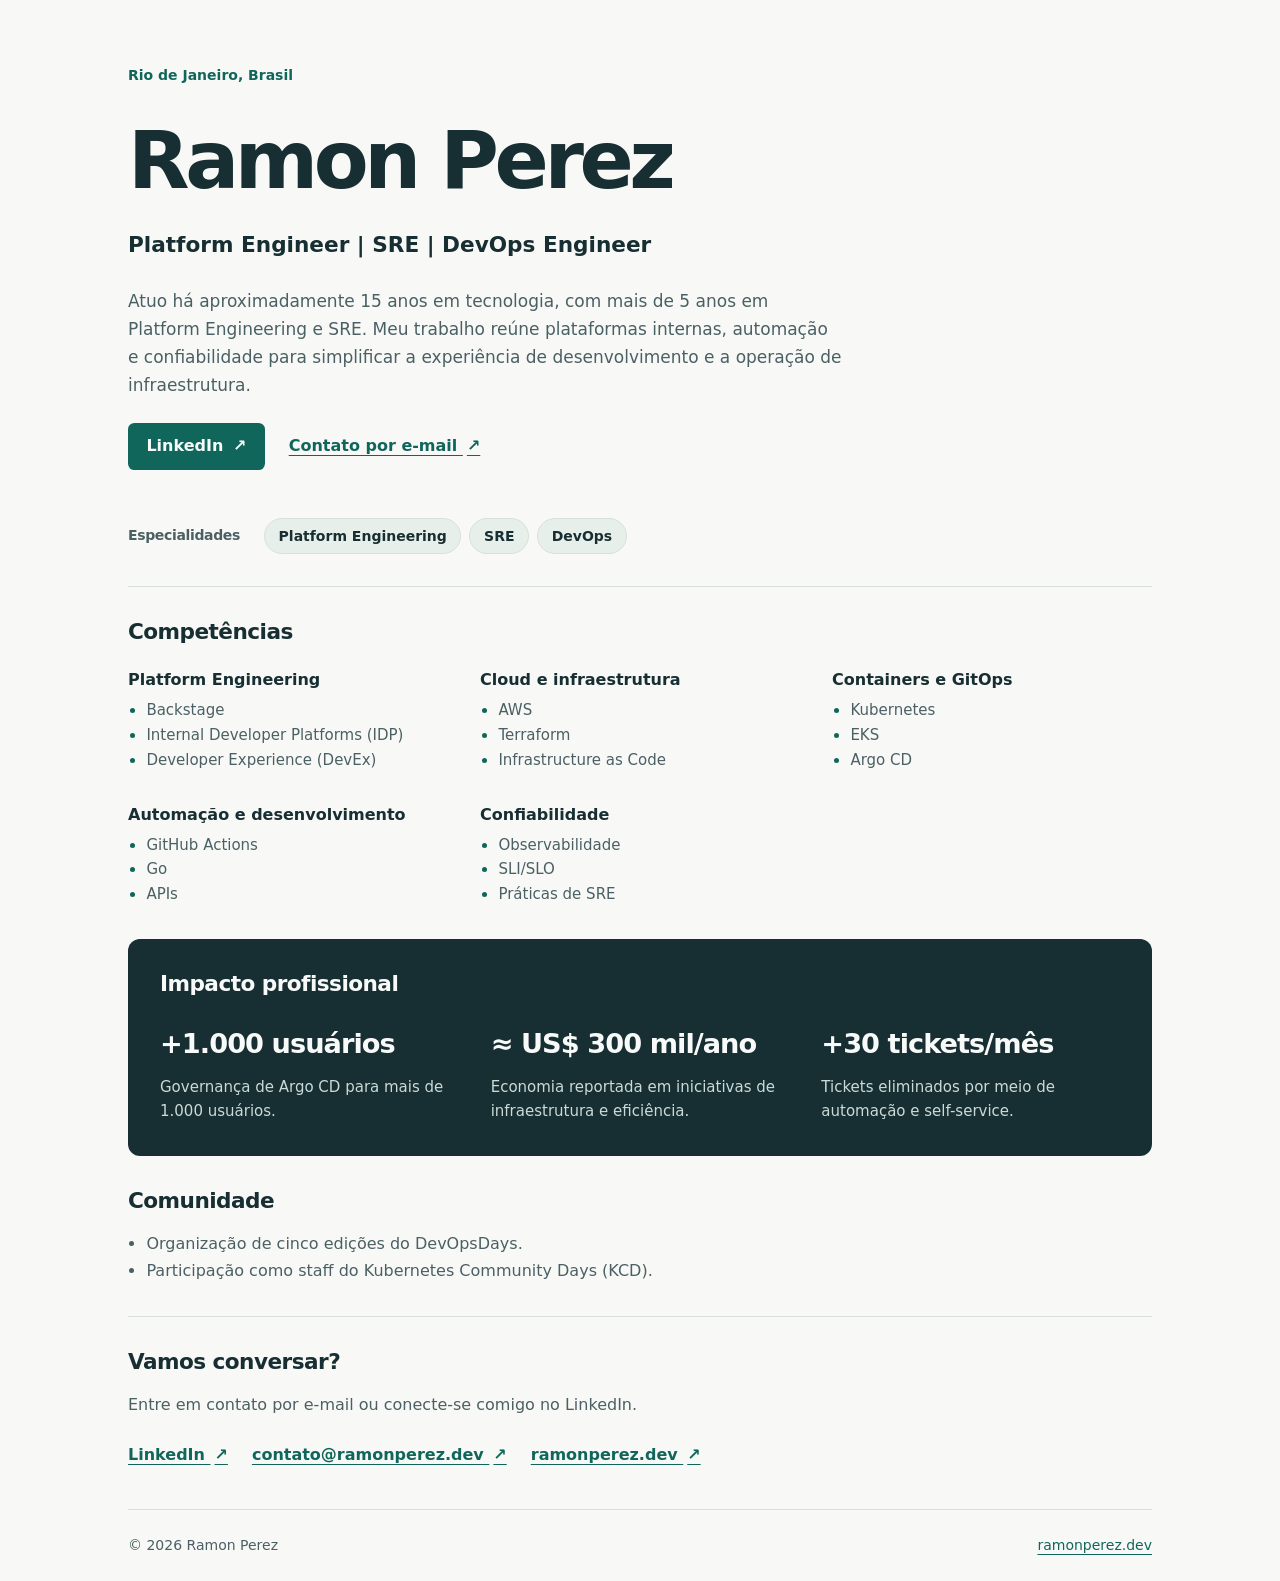
==== index.html @ 885e8de6 "Implementar landing page estática com YAML e gerador validado Co-authored-by: ramonrrp <53453331+ram" ====
<!DOCTYPE html>
<html lang="pt-BR">
<head>
  <meta charset="utf-8">
  <meta name="viewport" content="width=device-width, initial-scale=1">
  <title>Ramon Perez — Platform Engineer | SRE | DevOps Engineer</title>
  <meta name="description" content="Ramon Perez, profissional de Platform Engineering, SRE e DevOps no Rio de Janeiro. Plataformas internas, automação e confiabilidade.">
  <meta property="og:type" content="website">
  <meta property="og:title" content="Ramon Perez — Platform Engineer | SRE | DevOps Engineer">
  <meta property="og:description" content="Ramon Perez, profissional de Platform Engineering, SRE e DevOps no Rio de Janeiro. Plataformas internas, automação e confiabilidade.">
  <link rel="canonical" href="https://ramonperez.dev">
  <meta property="og:url" content="https://ramonperez.dev">
  <link rel="stylesheet" href="style.css">
</head>
<body>
  <a class="skip-link" href="#conteudo">Ir para o conteúdo</a>
  <main id="conteudo" class="container">
    <section class="intro" aria-labelledby="nome">
      <p class="eyebrow">Rio de Janeiro, Brasil</p>
      <h1 id="nome">Ramon Perez</h1>
      <p class="professional-title">Platform Engineer | SRE | DevOps Engineer</p>
      <p class="summary">Atuo há aproximadamente 15 anos em tecnologia, com mais de 5 anos em Platform Engineering e SRE. Meu trabalho reúne plataformas internas, automação e confiabilidade para simplificar a experiência de desenvolvimento e a operação de infraestrutura.</p>
      <div class="links intro-links">
        <a class="button" href="https://www.linkedin.com/in/ramonrrp">LinkedIn <span aria-hidden="true">↗</span></a>
        <a href="mailto:contato@ramonperez.dev">Contato por e-mail <span aria-hidden="true">↗</span></a>
      </div>
    </section>

    <section class="specialties" aria-labelledby="especialidades">
      <h2 id="especialidades">Especialidades</h2>
      <ul class="tags">
        <li>Platform Engineering</li>
        <li>SRE</li>
        <li>DevOps</li>
      </ul>
    </section>

    <section class="section" aria-labelledby="competencias">
      <h2 id="competencias">Competências</h2>
      <div class="skills-grid">
        <div class="skill-group">
          <h3>Platform Engineering</h3>
          <ul>
            <li>Backstage</li>
            <li>Internal Developer Platforms (IDP)</li>
            <li>Developer Experience (DevEx)</li>
          </ul>
        </div>
        <div class="skill-group">
          <h3>Cloud e infraestrutura</h3>
          <ul>
            <li>AWS</li>
            <li>Terraform</li>
            <li>Infrastructure as Code</li>
          </ul>
        </div>
        <div class="skill-group">
          <h3>Containers e GitOps</h3>
          <ul>
            <li>Kubernetes</li>
            <li>EKS</li>
            <li>Argo CD</li>
          </ul>
        </div>
        <div class="skill-group">
          <h3>Automação e desenvolvimento</h3>
          <ul>
            <li>GitHub Actions</li>
            <li>Go</li>
            <li>APIs</li>
          </ul>
        </div>
        <div class="skill-group">
          <h3>Confiabilidade</h3>
          <ul>
            <li>Observabilidade</li>
            <li>SLI/SLO</li>
            <li>Práticas de SRE</li>
          </ul>
        </div>
      </div>
    </section>

    <section class="impact section" aria-labelledby="impacto">
      <h2 id="impacto">Impacto profissional</h2>
      <dl class="impact-grid">
        <div>
          <dt>+1.000 usuários</dt>
          <dd>Governança de Argo CD para mais de 1.000 usuários.</dd>
        </div>
        <div>
          <dt>≈ US$ 300 mil/ano</dt>
          <dd>Economia reportada em iniciativas de infraestrutura e eficiência.</dd>
        </div>
        <div>
          <dt>+30 tickets/mês</dt>
          <dd>Tickets eliminados por meio de automação e self-service.</dd>
        </div>
      </dl>
    </section>

    <section class="section community" aria-labelledby="comunidade">
      <h2 id="comunidade">Comunidade</h2>
      <ul>
        <li>Organização de cinco edições do DevOpsDays.</li>
        <li>Participação como staff do Kubernetes Community Days (KCD).</li>
      </ul>
    </section>

    <section class="section contact" aria-labelledby="contato">
      <h2 id="contato">Vamos conversar?</h2>
      <p>Entre em contato por e-mail ou conecte-se comigo no LinkedIn.</p>
      <ul class="links">
        <li><a href="https://www.linkedin.com/in/ramonrrp">LinkedIn <span aria-hidden="true">↗</span></a></li>
        <li><a href="mailto:contato@ramonperez.dev">contato@ramonperez.dev <span aria-hidden="true">↗</span></a></li>
        <li><a href="https://ramonperez.dev">ramonperez.dev <span aria-hidden="true">↗</span></a></li>
      </ul>
    </section>
    <footer>
      <p>© 2026 Ramon Perez</p>
      <a href="https://ramonperez.dev">ramonperez.dev</a>
    </footer>
  </main>
</body>
</html>
---- style.css ----
:root {
  color-scheme: light;
  --color-background: #f8f9f6;
  --color-surface: #ffffff;
  --color-text: #172e32;
  --color-muted: #4b6064;
  --color-accent: #11665c;
  --color-border: #d7e0da;
  --color-soft: #e7efea;
  --color-inverse: #f8faf9;
  --font-body: system-ui, -apple-system, BlinkMacSystemFont, "Segoe UI", sans-serif;
  --space-1: 0.5rem;
  --space-2: 1rem;
  --space-3: 1.5rem;
  --space-4: 2rem;
  --space-5: 3rem;
  --space-6: 4rem;
}

* { box-sizing: border-box; }

body {
  margin: 0;
  background: var(--color-background);
  color: var(--color-text);
  font-family: var(--font-body);
  line-height: 1.65;
  overflow-wrap: anywhere;
}

a {
  color: var(--color-accent);
  text-underline-offset: 0.25em;
  text-decoration-thickness: 0.08em;
}

a:hover { text-decoration-thickness: 0.15em; }

a:focus-visible {
  outline: 3px solid var(--color-accent);
  outline-offset: 5px;
  border-radius: 2px;
}

.container {
  width: min(100% - 3rem, 64rem);
  margin-inline: auto;
}

.skip-link {
  position: absolute;
  top: var(--space-2);
  left: var(--space-2);
  padding: var(--space-1) var(--space-2);
  background: var(--color-surface);
  transform: translateY(-200%);
}

.skip-link:focus { transform: translateY(0); }

h1, h2, h3, p, ul, dl, dd { margin: 0; }

h1, h2, h3 { line-height: 1.25; }

h1 {
  font-size: clamp(2.8rem, 8vw, 5rem);
  letter-spacing: -0.055em;
  font-weight: 750;
}

h2 { font-size: 1.35rem; letter-spacing: -0.025em; }
h3 { font-size: 1rem; }

.intro { padding-block: var(--space-6) var(--space-5); }

.eyebrow {
  margin-bottom: var(--space-3);
  color: var(--color-accent);
  font-size: 0.875rem;
  font-weight: 650;
}

.professional-title {
  margin-top: var(--space-2);
  font-size: clamp(1.05rem, 3vw, 1.35rem);
  font-weight: 550;
}

.summary {
  max-width: 66ch;
  margin-block: var(--space-3);
  color: var(--color-muted);
  font-size: 1.0625rem;
}

.links {
  display: flex;
  flex-wrap: wrap;
  align-items: center;
  gap: var(--space-2) var(--space-3);
  padding: 0;
  list-style: none;
}

.links a {
  display: inline-block;
  padding-block: var(--space-1);
  font-weight: 600;
}

.intro-links .button {
  padding: 0.65rem 1.15rem;
  border-radius: 0.4rem;
  color: var(--color-inverse);
  background: var(--color-accent);
  text-decoration: none;
}

.button:hover { background: var(--color-text); }
.links span { margin-left: 0.25em; }

.specialties {
  display: flex;
  flex-wrap: wrap;
  align-items: center;
  gap: var(--space-3);
  padding-bottom: var(--space-4);
}

.specialties h2 { font-size: 0.875rem; color: var(--color-muted); }

.tags {
  display: flex;
  flex-wrap: wrap;
  gap: var(--space-1);
  padding: 0;
  list-style: none;
}

.tags li {
  border: 1px solid var(--color-border);
  border-radius: 2rem;
  padding: 0.35rem 0.85rem;
  background: var(--color-soft);
  font-size: 0.875rem;
  font-weight: 550;
}

.section {
  border-top: 1px solid var(--color-border);
  padding-block: var(--space-4);
}

.skills-grid {
  display: grid;
  grid-template-columns: repeat(3, minmax(0, 1fr));
  gap: var(--space-4);
  margin-top: var(--space-3);
}

.skill-group ul {
  margin-top: var(--space-1);
  padding-left: 1.15rem;
  color: var(--color-muted);
  font-size: 0.9375rem;
}

.skill-group li::marker { color: var(--color-accent); }

.impact {
  padding: var(--space-4);
  border: none;
  border-radius: 0.75rem;
  background: var(--color-text);
  color: var(--color-inverse);
}

.impact-grid {
  display: grid;
  grid-template-columns: repeat(3, minmax(0, 1fr));
  gap: var(--space-4);
  margin-top: var(--space-3);
}

.impact dt {
  font-size: clamp(1.35rem, 2.5vw, 1.7rem);
  font-weight: 700;
  letter-spacing: -0.035em;
}

.impact dd { margin-top: var(--space-1); color: #cbdad6; font-size: 0.9375rem; }
.community { border-top: none; }
.community ul { margin-top: var(--space-2); padding-left: 1.15rem; color: var(--color-muted); }
.contact p { margin-top: var(--space-2); color: var(--color-muted); }
.contact .links { margin-top: var(--space-2); }

footer {
  display: flex;
  flex-wrap: wrap;
  justify-content: space-between;
  gap: var(--space-2);
  padding-block: var(--space-3);
  border-top: 1px solid var(--color-border);
  color: var(--color-muted);
  font-size: 0.875rem;
}

@media (max-width: 48rem) {
  .skills-grid { grid-template-columns: repeat(2, minmax(0, 1fr)); }
  .impact-grid { grid-template-columns: 1fr; gap: var(--space-3); }
}

@media (max-width: 30rem) {
  .container { width: calc(100% - 2rem); }
  .intro { padding-top: var(--space-5); }
  .skills-grid { grid-template-columns: 1fr; gap: var(--space-3); }
  .impact { padding: var(--space-3); }
}
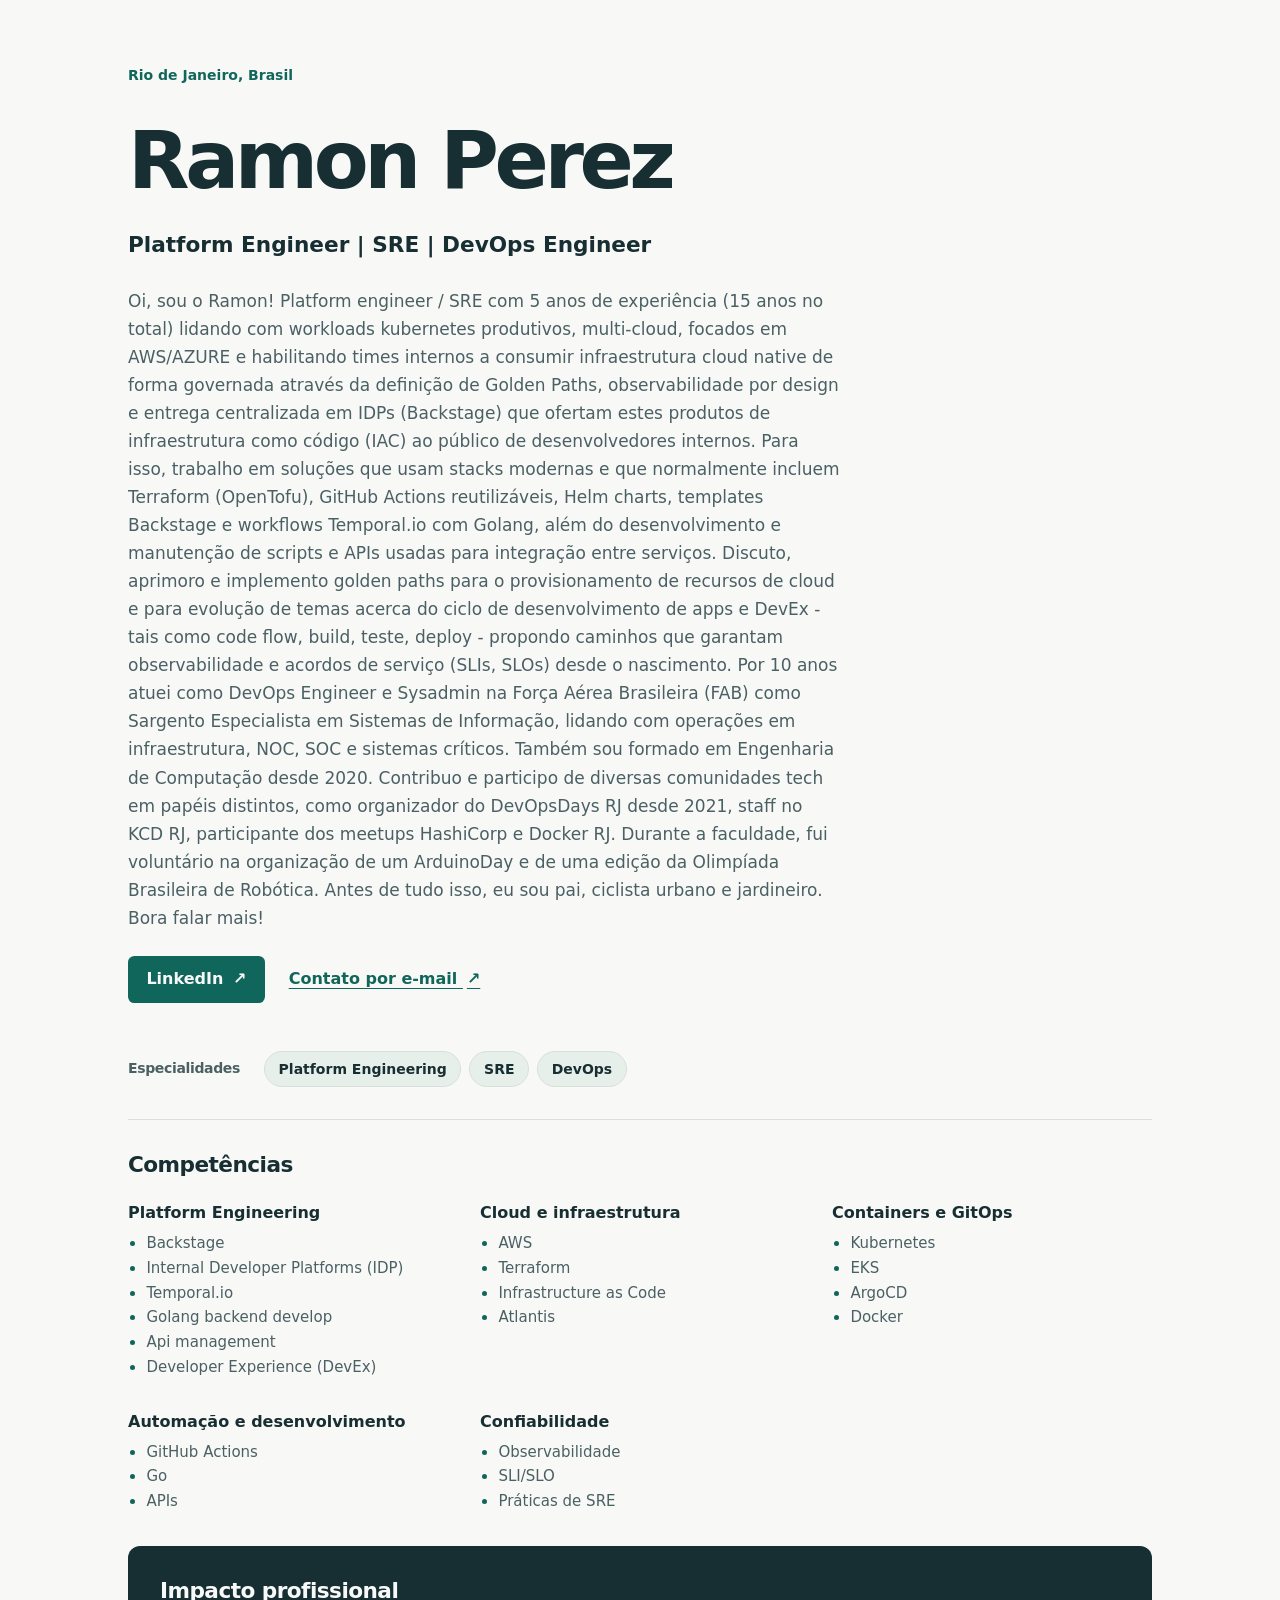
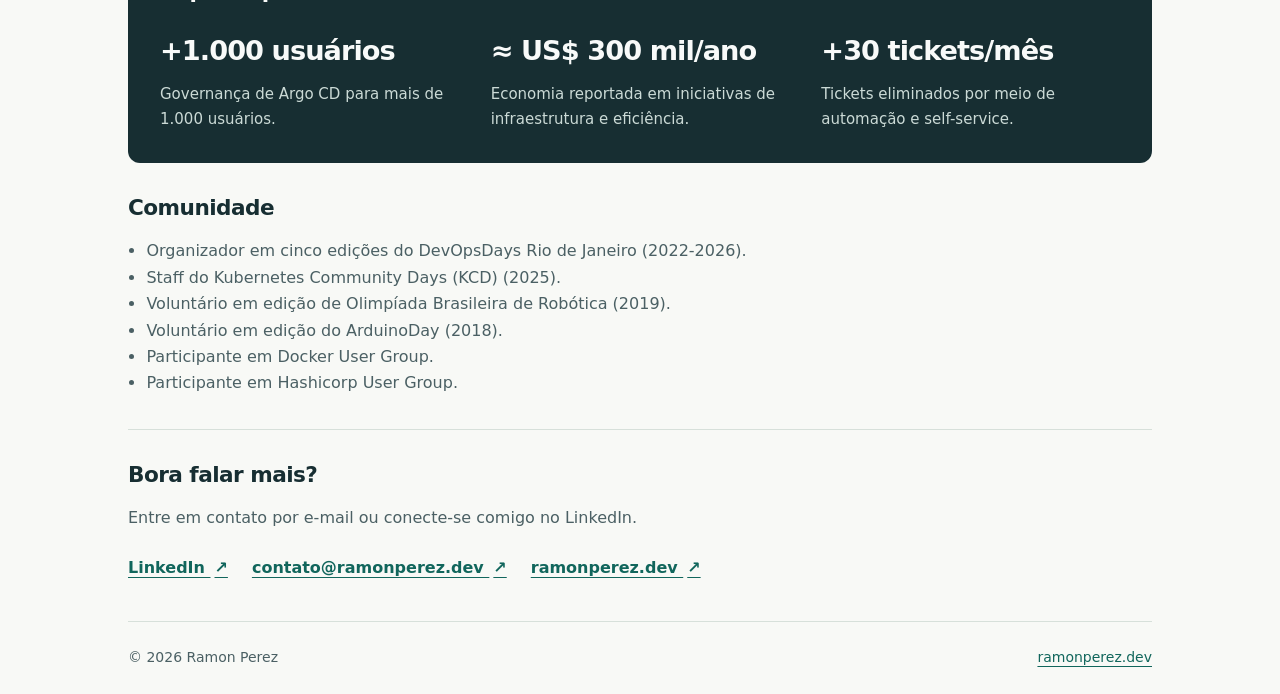
==== commit 292e3679: "Regenerate landing page from profile Co-authored-by: ramonrrp <53453331+ramonrrp@users.noreply.githu" ====
--- a/index.html
+++ b/index.html
@@ -19,7 +19,7 @@
       <p class="eyebrow">Rio de Janeiro, Brasil</p>
       <h1 id="nome">Ramon Perez</h1>
       <p class="professional-title">Platform Engineer | SRE | DevOps Engineer</p>
-      <p class="summary">Atuo há aproximadamente 15 anos em tecnologia, com mais de 5 anos em Platform Engineering e SRE. Meu trabalho reúne plataformas internas, automação e confiabilidade para simplificar a experiência de desenvolvimento e a operação de infraestrutura.</p>
+      <p class="summary">Oi, sou o Ramon! Platform engineer / SRE com 5 anos de experiência (15 anos no total) lidando com workloads kubernetes produtivos, multi-cloud, focados em AWS/AZURE e habilitando times internos a consumir infraestrutura cloud native de forma governada através da definição de Golden Paths, observabilidade por design e entrega centralizada em IDPs (Backstage) que ofertam estes produtos de infraestrutura como código (IAC) ao público de desenvolvedores internos. Para isso, trabalho em soluções que usam stacks modernas e que normalmente incluem Terraform (OpenTofu), GitHub Actions reutilizáveis, Helm charts, templates Backstage e workflows Temporal.io com Golang, além do desenvolvimento e manutenção de scripts e APIs usadas para integração entre serviços. Discuto, aprimoro e implemento golden paths para o provisionamento de recursos de cloud e para evolução de temas acerca do ciclo de desenvolvimento de apps e DevEx - tais como code flow, build, teste, deploy - propondo caminhos que garantam observabilidade e acordos de serviço (SLIs, SLOs) desde o nascimento.  Por 10 anos atuei como DevOps Engineer e Sysadmin na Força Aérea Brasileira (FAB) como Sargento Especialista em Sistemas de Informação, lidando com operações em infraestrutura, NOC, SOC e sistemas críticos. Também sou formado em Engenharia de Computação desde 2020.  Contribuo e participo de diversas comunidades tech em papéis distintos, como organizador do DevOpsDays RJ desde 2021, staff no KCD RJ, participante dos meetups HashiCorp e Docker RJ. Durante a faculdade, fui voluntário na organização de um ArduinoDay e de uma edição da Olimpíada Brasileira de Robótica. Antes de tudo isso, eu sou pai, ciclista urbano e jardineiro. Bora falar mais!</p>
       <div class="links intro-links">
         <a class="button" href="https://www.linkedin.com/in/ramonrrp">LinkedIn <span aria-hidden="true">↗</span></a>
         <a href="mailto:contato@ramonperez.dev">Contato por e-mail <span aria-hidden="true">↗</span></a>
@@ -43,6 +43,9 @@
           <ul>
             <li>Backstage</li>
             <li>Internal Developer Platforms (IDP)</li>
+            <li>Temporal.io</li>
+            <li>Golang backend develop</li>
+            <li>Api management</li>
             <li>Developer Experience (DevEx)</li>
           </ul>
         </div>
@@ -52,6 +55,7 @@
             <li>AWS</li>
             <li>Terraform</li>
             <li>Infrastructure as Code</li>
+            <li>Atlantis</li>
           </ul>
         </div>
         <div class="skill-group">
@@ -59,7 +63,8 @@
           <ul>
             <li>Kubernetes</li>
             <li>EKS</li>
-            <li>Argo CD</li>
+            <li>ArgoCD</li>
+            <li>Docker</li>
           </ul>
         </div>
         <div class="skill-group">
@@ -102,13 +107,17 @@
     <section class="section community" aria-labelledby="comunidade">
       <h2 id="comunidade">Comunidade</h2>
       <ul>
-        <li>Organização de cinco edições do DevOpsDays.</li>
-        <li>Participação como staff do Kubernetes Community Days (KCD).</li>
+        <li>Organizador em cinco edições do DevOpsDays Rio de Janeiro (2022-2026).</li>
+        <li>Staff do Kubernetes Community Days (KCD) (2025).</li>
+        <li>Voluntário em edição de Olimpíada Brasileira de Robótica (2019).</li>
+        <li>Voluntário em edição do ArduinoDay (2018).</li>
+        <li>Participante em Docker User Group.</li>
+        <li>Participante em Hashicorp User Group.</li>
       </ul>
     </section>
 
     <section class="section contact" aria-labelledby="contato">
-      <h2 id="contato">Vamos conversar?</h2>
+      <h2 id="contato">Bora falar mais?</h2>
       <p>Entre em contato por e-mail ou conecte-se comigo no LinkedIn.</p>
       <ul class="links">
         <li><a href="https://www.linkedin.com/in/ramonrrp">LinkedIn <span aria-hidden="true">↗</span></a></li>
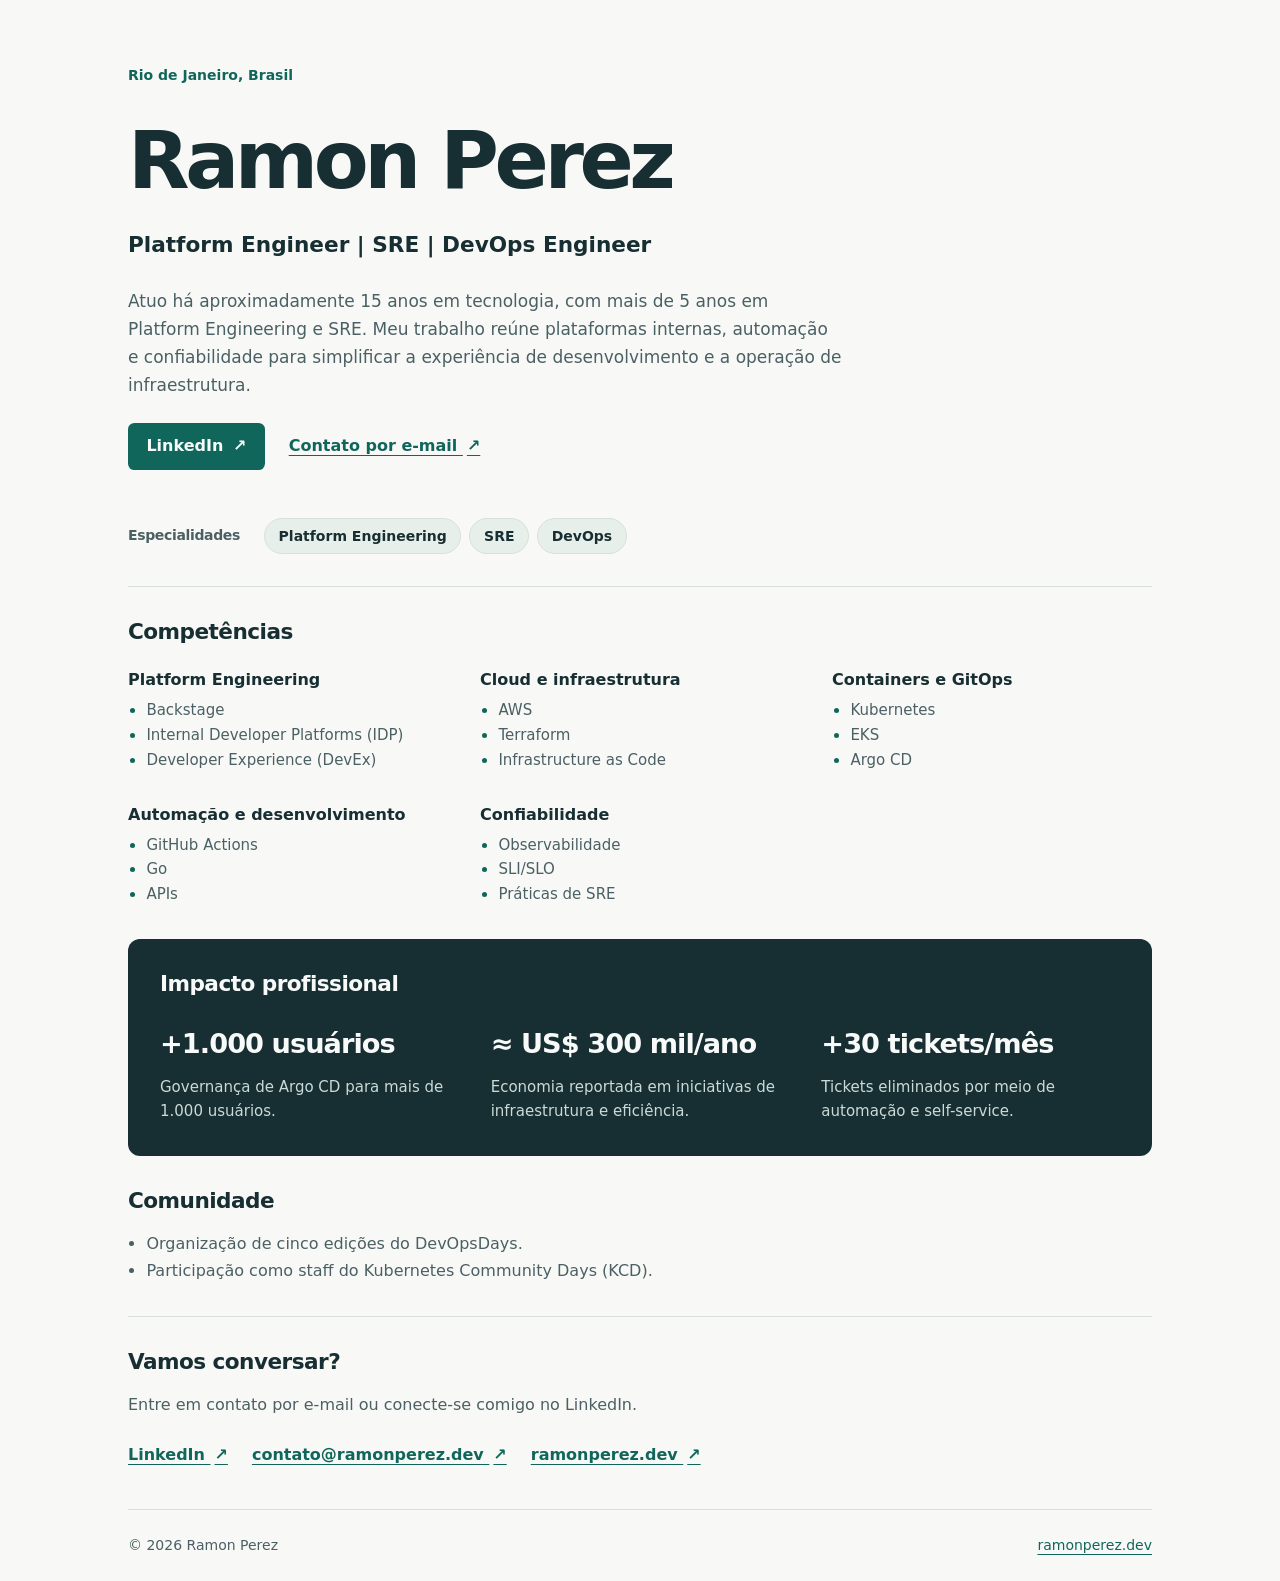
==== commit f960a02d: "Revert "Regenerar página estática a partir do perfil"" ====
--- a/index.html
+++ b/index.html
@@ -19,7 +19,7 @@
       <p class="eyebrow">Rio de Janeiro, Brasil</p>
       <h1 id="nome">Ramon Perez</h1>
       <p class="professional-title">Platform Engineer | SRE | DevOps Engineer</p>
-      <p class="summary">Oi, sou o Ramon! Platform engineer / SRE com 5 anos de experiência (15 anos no total) lidando com workloads kubernetes produtivos, multi-cloud, focados em AWS/AZURE e habilitando times internos a consumir infraestrutura cloud native de forma governada através da definição de Golden Paths, observabilidade por design e entrega centralizada em IDPs (Backstage) que ofertam estes produtos de infraestrutura como código (IAC) ao público de desenvolvedores internos. Para isso, trabalho em soluções que usam stacks modernas e que normalmente incluem Terraform (OpenTofu), GitHub Actions reutilizáveis, Helm charts, templates Backstage e workflows Temporal.io com Golang, além do desenvolvimento e manutenção de scripts e APIs usadas para integração entre serviços. Discuto, aprimoro e implemento golden paths para o provisionamento de recursos de cloud e para evolução de temas acerca do ciclo de desenvolvimento de apps e DevEx - tais como code flow, build, teste, deploy - propondo caminhos que garantam observabilidade e acordos de serviço (SLIs, SLOs) desde o nascimento.  Por 10 anos atuei como DevOps Engineer e Sysadmin na Força Aérea Brasileira (FAB) como Sargento Especialista em Sistemas de Informação, lidando com operações em infraestrutura, NOC, SOC e sistemas críticos. Também sou formado em Engenharia de Computação desde 2020.  Contribuo e participo de diversas comunidades tech em papéis distintos, como organizador do DevOpsDays RJ desde 2021, staff no KCD RJ, participante dos meetups HashiCorp e Docker RJ. Durante a faculdade, fui voluntário na organização de um ArduinoDay e de uma edição da Olimpíada Brasileira de Robótica. Antes de tudo isso, eu sou pai, ciclista urbano e jardineiro. Bora falar mais!</p>
+      <p class="summary">Atuo há aproximadamente 15 anos em tecnologia, com mais de 5 anos em Platform Engineering e SRE. Meu trabalho reúne plataformas internas, automação e confiabilidade para simplificar a experiência de desenvolvimento e a operação de infraestrutura.</p>
       <div class="links intro-links">
         <a class="button" href="https://www.linkedin.com/in/ramonrrp">LinkedIn <span aria-hidden="true">↗</span></a>
         <a href="mailto:contato@ramonperez.dev">Contato por e-mail <span aria-hidden="true">↗</span></a>
@@ -43,9 +43,6 @@
           <ul>
             <li>Backstage</li>
             <li>Internal Developer Platforms (IDP)</li>
-            <li>Temporal.io</li>
-            <li>Golang backend develop</li>
-            <li>Api management</li>
             <li>Developer Experience (DevEx)</li>
           </ul>
         </div>
@@ -55,7 +52,6 @@
             <li>AWS</li>
             <li>Terraform</li>
             <li>Infrastructure as Code</li>
-            <li>Atlantis</li>
           </ul>
         </div>
         <div class="skill-group">
@@ -63,8 +59,7 @@
           <ul>
             <li>Kubernetes</li>
             <li>EKS</li>
-            <li>ArgoCD</li>
-            <li>Docker</li>
+            <li>Argo CD</li>
           </ul>
         </div>
         <div class="skill-group">
@@ -107,17 +102,13 @@
     <section class="section community" aria-labelledby="comunidade">
       <h2 id="comunidade">Comunidade</h2>
       <ul>
-        <li>Organizador em cinco edições do DevOpsDays Rio de Janeiro (2022-2026).</li>
-        <li>Staff do Kubernetes Community Days (KCD) (2025).</li>
-        <li>Voluntário em edição de Olimpíada Brasileira de Robótica (2019).</li>
-        <li>Voluntário em edição do ArduinoDay (2018).</li>
-        <li>Participante em Docker User Group.</li>
-        <li>Participante em Hashicorp User Group.</li>
+        <li>Organização de cinco edições do DevOpsDays.</li>
+        <li>Participação como staff do Kubernetes Community Days (KCD).</li>
       </ul>
     </section>
 
     <section class="section contact" aria-labelledby="contato">
-      <h2 id="contato">Bora falar mais?</h2>
+      <h2 id="contato">Vamos conversar?</h2>
       <p>Entre em contato por e-mail ou conecte-se comigo no LinkedIn.</p>
       <ul class="links">
         <li><a href="https://www.linkedin.com/in/ramonrrp">LinkedIn <span aria-hidden="true">↗</span></a></li>
